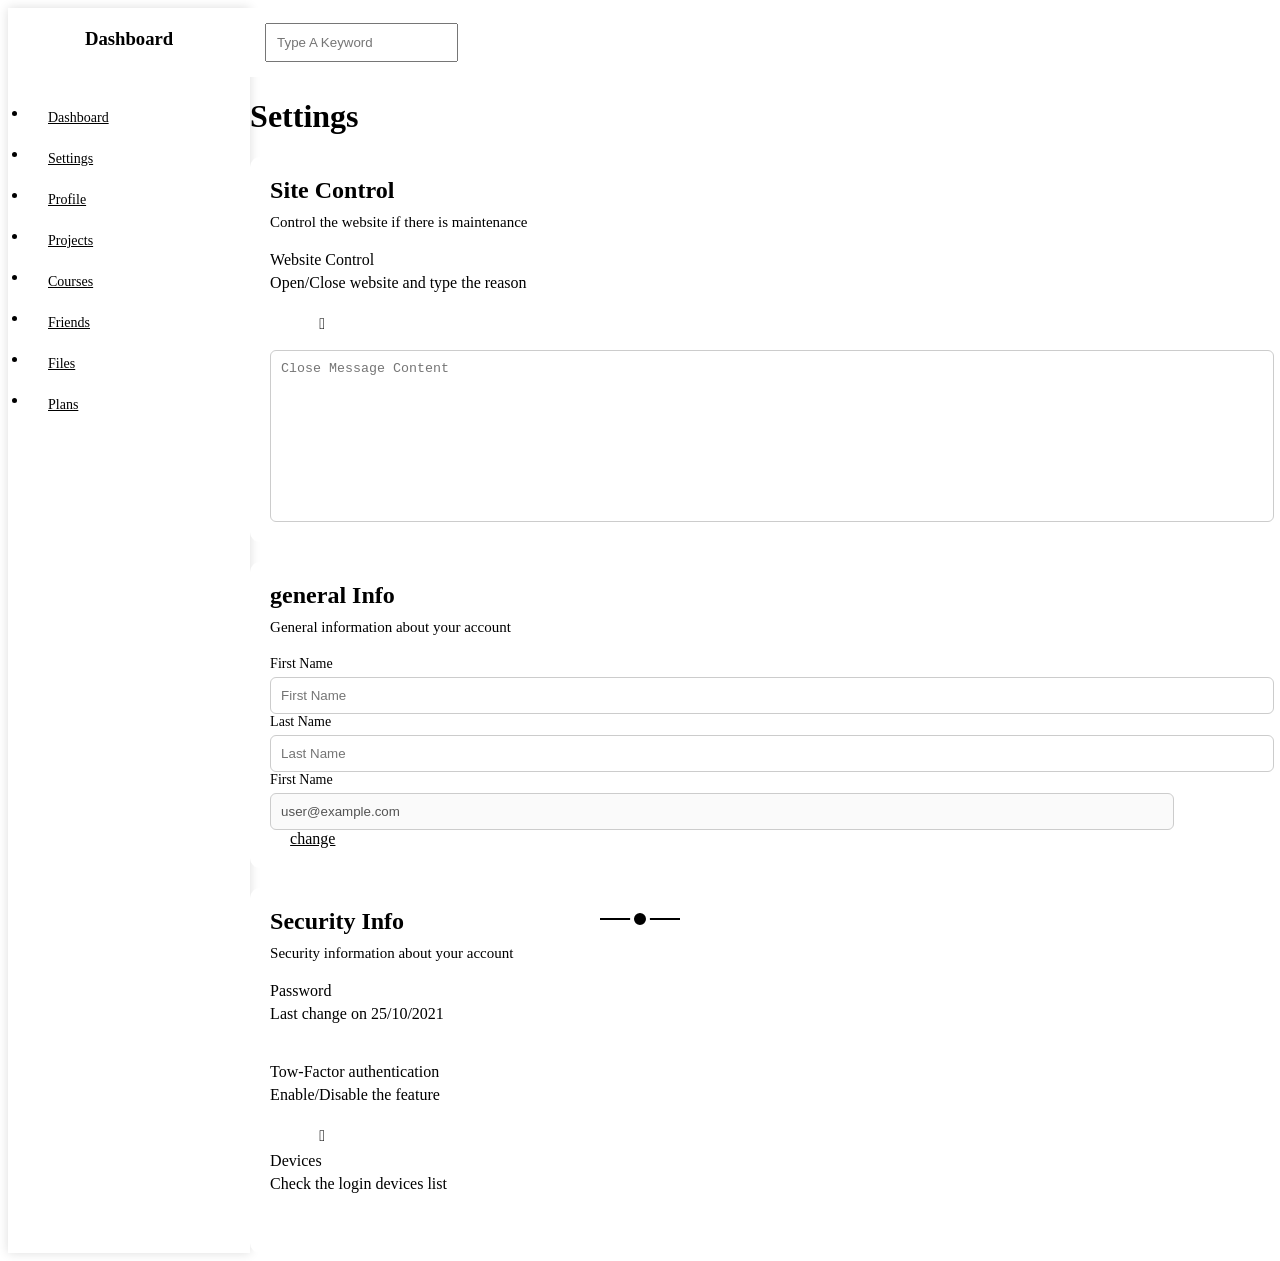
==== pages/settings.html @ a0017c5f "general info and security info" ====
<!DOCTYPE html>
<html lang="en">
<head>
    <meta charset="UTF-8">
    <meta name="viewport" content="width=device-width, initial-scale=1.0">
    <title>Dashboard | T4</title>
    <!-- Font Awesome Library -->
    <link rel="stylesheet" href="../style/all.min.css">

    <!-- Main Template CSS File -->
    <link rel="stylesheet" href="../style/main.css">

    <!-- Framework CSS Files -->
    <link rel="stylesheet" href="../style/framework/box.css">
    <link rel="stylesheet" href="../style/framework/padding-and-margin.css">
    <link rel="stylesheet" href="../style/framework/color.css">
    <link rel="stylesheet" href="../style/framework/position.css">
    <link rel="stylesheet" href="../style/framework/font.css">
    <link rel="stylesheet" href="../style/framework/list.css">
    <link rel="stylesheet" href="../style/framework/border.css">
    
    <!-- Components CSS Files -->
    <link rel="stylesheet" href="../style/components/between-flex.css">
    <link rel="stylesheet" href="../style/components/center-flex.css">
    <link rel="stylesheet" href="../style/components/heading.css">
    <link rel="stylesheet" href="../style/components/wrapper.css">
    <link rel="stylesheet" href="../style/components/btn-shape.css">
    <link rel="stylesheet" href="../style/components/widget.css">
    <link rel="stylesheet" href="../style/components/label.css">
    <link rel="stylesheet" href="../style/components/toggle.css">
    
    <!-- Sections CSS Files -->
    <link rel="stylesheet" href="../style/sections/sidebar.css">
    <link rel="stylesheet" href="../style/sections/content.css">
    <link rel="stylesheet" href="../style/sections/settings/control.css">
    <link rel="stylesheet" href="../style/sections/settings/general-info.css">

    <!-- Google Fonts -->
    <link rel="preconnect" href="https://fonts.googleapis.com">
    <link rel="preconnect" href="https://fonts.gstatic.com" crossorigin>
    <link href="https://fonts.googleapis.com/css2?family=Cairo:wght@200..1000&family=Open+Sans:ital,wght@0,300..800;1,300..800&family=Work+Sans:ital,wght@0,100..900;1,100..900&display=swap" rel="stylesheet">
</head>
<body>
    <div class="page d-flex">
        <div class="sidebar bg-white p-20 p-relative">
            <h3 class="p-relative txt-c mt-0">Dashboard</h3>
            <i class="fa-solid fa-angles-down fa-2x p-relative txt-c mt-0 d-none w-full logo"></i>
            <ul class="p-0 list-none">
                <li>
                    <a class="d-flex align-center fs-14 c-black rad-6 p-10 mb-5" href="../index.html">
                        <i class="fa-regular fa-chart-bar fa-fw"></i>
                        <span class="fs-14 ml-10 hide-mobile">Dashboard</span>
                    </a>
                </li>
                <li>
                    <a class="active d-flex align-center fs-14 c-black rad-6 p-10 mb-5" href="settings.html">
                        <i class="fa-solid fa-gear fa-fw"></i>
                        <span class="fs-14 ml-10 hide-mobile">Settings</span>
                    </a>
                </li>
                <li>
                    <a class="d-flex align-center fs-14 c-black rad-6 p-10 mb-5" href="profile.html">
                        <i class="fa-regular fa-user fa-fw"></i>
                        <span class="fs-14 ml-10 hide-mobile">Profile</span>
                    </a>
                </li>
                <li>
                    <a class="d-flex align-center fs-14 c-black rad-6 p-10 mb-5" href="projects.html">
                        <i class="fa-solid fa-diagram-project fa-fw"></i>
                        <span class="fs-14 ml-10 hide-mobile">Projects</span>
                    </a>
                </li>
                <li>
                    <a class="d-flex align-center fs-14 c-black rad-6 p-10 mb-5" href="courses.html">
                        <i class="fa-solid fa-graduation-cap fa-fw"></i>
                        <span class="fs-14 ml-10 hide-mobile">Courses</span>
                    </a>
                </li>
                <li>
                    <a class="d-flex align-center fs-14 c-black rad-6 p-10 mb-5" href="friends.html">
                        <i class="fa-solid fa-user-group fa-fw"></i>
                        <span class="fs-14 ml-10 hide-mobile">Friends</span>
                    </a>
                </li>
                <li>
                    <a class="d-flex align-center fs-14 c-black rad-6 p-10 mb-5" href="files.html">
                        <i class="fa-regular fa-file fa-fw"></i>
                        <span class="fs-14 ml-10 hide-mobile">Files</span>
                    </a>
                </li>
                <li>
                    <a class="d-flex align-center fs-14 c-black rad-6 p-10 mb-5" href="plans.html">
                        <i class="fa-regular fa-credit-card fa-fw"></i>
                        <span class="fs-14 ml-10 hide-mobile">Plans</span>
                    </a>
                </li>
            </ul>
        </div>
        <div class="content w-full">
            <!-- Start Head -->
            <div class="head bg-white p-15 between-flex">
                <div class="search p-relative">
                    <input class="p-10" type="search" placeholder="Type A Keyword">
                </div>
                <div class="icons d-flex align-center">
                    <span class="notification p-relative"><i class="fa-regular fa-bell fa-lg"></i></span>
                    <img src="../images/user.webp" alt="">
                </div>
            </div>
            <!-- End Head -->
            <h1 class="p-relative">Settings</h1>
            <div class="wrapper d-grid gap-20 gap-10-mobile">
                <!-- Start Site control -->
                <div class="widget site-control">
                    <h2 class="mt-0 mb-10">Site Control</h2>
                    <p class="mt-0 mb-20 c-grey fs-15">Control the website if there is maintenance</p>
                    <div class="mb-15 between-flex">
                        <div>
                            <span>Website Control</span>
                            <p class="c-grey mt-5 mb-0 fs-13">Open/Close website and type the reason</p>
                        </div>
                        <div>
                            <label class="toggle">
                                <input type="checkbox" checked class="toggle-checkbox">
                                <div class="toggle-switch"></div>
                            </label>
                        </div>
                    </div>
                    <textarea class="close-message b-none border-ccc p-10 mt-10 rad-6 d-block w-full" placeholder="Close Message Content"></textarea>
                </div>
                <!-- End Site control -->
                <!-- Start General Info -->
                <div class="widget general-info">
                    <h2 class="mt-0 mb-10">general Info</h2>
                    <p class="mt-0 mb-20 c-grey fs-15">General information about your account</p>
                    <div class="mb-15">
                        <label for="first-name" class="fs-14 c-grey d-block mb-5">First Name</label>
                        <input type="text" class="b-none border-ccc p-10 rad-6 d-block w-full" id="first-name" placeholder="First Name">
                    </div>
                    <div class="mb-15">
                        <label for="last-name" class="fs-14 c-grey d-block mb-5">Last Name</label>
                        <input type="text" class="b-none border-ccc p-10 rad-6 d-block w-full" id="last-name" placeholder="Last Name">
                    </div>
                    <div>
                        <label for="email" class="fs-14 c-grey d-block mb-5">First Name</label>
                        <input type="email" class="email b-none border-ccc p-10 rad-6 d-block w-full" id="email" placeholder="Email" value="user@example.com" disabled>
                        <a href="#" class="rad-6 m-10">change</a>
                    </div>
                </div>
                <!-- End General Info -->
                <!-- Start Security Info -->
                <div class="widget security-info">
                    <h2 class="mt-0 mb-10">Security Info</h2>
                    <p class="mt-0 mb-20 c-grey fs-15">Security information about your account</p>
                    <div class="sec-box mb-15 between-flex">
                        <div>
                            <span>Password</span>
                            <p class="c-grey mt-5 mb-0 fs-13">Last change on 25/10/2021</p>
                        </div>
                        <a href="#" class="d-block fs-14 bg-blue c-white w-fit btn-shape">Change</a>
                    </div>
                    <div class="sec-box mb-15 between-flex">
                        <div>
                            <span>Tow-Factor authentication</span>
                            <p class="c-grey mt-5 mb-0 fs-13">Enable/Disable the feature</p>
                        </div>
                        <label class="toggle">
                            <input type="checkbox" checked class="toggle-checkbox">
                            <div class="toggle-switch"></div>
                        </label>
                    </div>
                    <div class="sec-box mb-15 between-flex">
                        <div>
                            <span>Devices</span>
                            <p class="c-grey mt-5 mb-0 fs-13">Check the login devices list</p>
                        </div>
                        <a href="#" class="d-block fs-14 bg-blue c-white w-fit btn-shape">Devices</a>
                    </div>
                </div>
                <!-- End Security Info -->
            </div>
        </div>
    </div>
</body>
</html>
---- style/framework/box.css ----
.d-flex {
    display: flex;
}

.d-grid {
    display: grid;
}

.d-block {
    display: block;
}

.d-none {
    display: none;
}

.gap-20 {
    gap: 20px;
}

.align-center {
    align-items: center;
}

.space-between {
    justify-content: space-between;
}

.w-full {
    width: 100%;
}

.w-fit {
    width: fit-content;
}

.h-full {
    height: 100%;
}

.f-wrap {
    flex-wrap: wrap;
}

@media (max-width: 767px) {
    .hide-mobile {
        display: none;
    }

    .block-mobile {
        display: block;
    }

    .gap-10-mobile {
        gap: 10px;
    }
}
---- style/framework/padding-and-margin.css ----
.p-0 {
    padding: 0;
}

.p-10 {
    padding: 10px;
}

.p-15 {
    padding: 15px;
}

.p-20 {
    padding: 20px;
}

.pt-10 {
    padding-top: 10px;
}

.pt-15 {
    padding-top: 15px;
}

.pt-20 {
    padding-top: 20px;
}

.pr-10 {
    padding-right: 10px;
}

.pb-10 {
    padding-bottom: 10px;
}

.pb-15 {
    padding-bottom: 15px;
}

.pb-20 {
    padding-bottom: 20px;
}

.pl-10 {
    padding-left: 10px;
}

.pl-15 {
    padding-left: 15px;
}

.pl-20 {
    padding-left: 20px;
}

.m-0 {
    margin: 0;
}

.m-10 {
    margin: 10px;
}

.m-20 {
    margin: 20px;
}

.mt-0 {
    margin-top: 0;
}

.mt-5 {
    margin-top: 5px;
}

.mt-10 {
    margin-top: 10px;
}

.mt-15 {
    margin-top: 15px;
}

.mt-20 {
    margin-top: 20px;
}

.mt-25 {
    margin-top: 25px;
}

.mr-5 {
    margin-right: 5px;
}

.mr-10 {
    margin-right: 10px;
}

.mr-15 {
    margin-right: 15px;
}

.mb-5 {
    margin-bottom: 5px;
}

.mb-10 {
    margin-bottom: 10px;
}

.mb-115 {
    margin-bottom: 115px;
}

.mb-20 {
    margin-bottom: 20px;
}

.ml-10 {
    margin-left: 10px;
}
---- style/framework/color.css ----
.bg-white {
    background-color: white !important;
}

.bg-eee {
    background-color: #eee !important;
}

.bg-orange {
    background-color: var(--orange-color) !important;
}

.bg-green {
    background-color: var(--green-color) !important;
}

.bg-blue {
    background-color: var(--blue-color) !important;
}

.bg-red {
    background-color: var(--red-color) !important;
}

.c-black {
    color: black !important;
}

.c-grey {
    color: var(--grey-color) !important;
}

.c-orange {
    color: var(--orange-color) !important;
}

.c-green {
    color: var(--green-color) !important;
}

.c-blue {
    color: var(--blue-color) !important;
}

.c-red {
    color: var(--red-color) !important;
}

.c-white {
    color: white !important;
}
---- style/framework/font.css ----
.txt-c {
    text-align: center;
}

.fs-14 {
    font-size: 14px;
}


.fs-15 {
    font-size: 15px;
}

@media (max-width: 767px) {
    .txt-c-mobile {
        text-align: center;
    }
}
---- style/framework/border.css ----
.rad-6 {
    border-radius: 6px;
}

.rad-10 {
    border-radius: 10px;
}

.rad-half {
    border-radius: 50%;
}

.b-none {
    border: none;
}

.border-ccc {
    border: 1px solid #CCC;
}
---- style/components/btn-shape.css ----
.btn-shape {
    padding: 4px 10px;
    border-radius: 6px;
    transition: var(--transition-duration);
    cursor: pointer;
}

.btn-shape:hover {
    transform: translateY(-1px);
    background-color: var(--blue-alt-color);
}
---- style/components/widget.css ----
.widget {
    background-color: white;
    border-radius: 10px;
    padding: 20px;
}

/* @media (max-width: 767px) {
    .widget {
        text-align: center;
    }
} */
---- style/components/toggle.css ----
.toggle .toggle-checkbox {
    -webkit-appearance: none;
    appearance: none;
    display: none;
}

.toggle .toggle-switch {
    background-color: #CCC;
    width: 68px;
    height: 32px;
    border-radius: 16px;
    position: relative;
    transition: var(--transition-duration);
    cursor: pointer;
}

.toggle .toggle-switch::before {
    font-family: var(--fa-style-family-classic);
    content: "\f00d";
    font-weight: 900;
    background-color: white;
    width: 24px;
    height: 24px;
    position: absolute;
    border-radius: 50%;
    top: 4px;
    left: 4px;
    display: flex;
    justify-content: center;
    align-items: center;
    color: #AAA;
    transition: var(--transition-duration);
}

.toggle .toggle-checkbox:checked + .toggle-switch {
    background-color: var(--blue-color);
}

.toggle .toggle-checkbox:checked + .toggle-switch::before {
    left: 40px;
    color: var(--blue-color);
    content: "\f00c";
}
---- style/sections/sidebar.css ----
.sidebar {
    width: 250px;
    box-shadow: 0 0 10px #DDD;
}

.sidebar > h3 {
    margin-bottom: 50px;
}


.sidebar .logo {
    margin-bottom: 10px;
}

.sidebar > h3::before {
    content: "";
    width: 80px;
    height: 2px;
    bottom: -20px;
}

.sidebar > h3::after {
    content: "";
    bottom: -29px;
    width: 12px;
    height: 12px;
    border-radius: 50%;
    border: 4px solid white;
}

.sidebar > h3::before, .sidebar > h3::after {
    content: "";
    background-color: black;
    transform: translateX(-50%);
    position: absolute;
    left: 50%;
}

.sidebar ul li a {
    transition: var(--transition-duration);
}

.sidebar ul li a:hover {
    transform: translateX(2px);
}

.sidebar ul li a:hover, .sidebar ul li a .active {
    background-color: #F6F6F6;
}

@media (max-width: 767px) {
    .sidebar {
        width: 58px;
        padding: 10px;
    }

    .sidebar > h3 {
        /* font-size: 13px;
        margin-bottom: 15px; */
        display: none;
    }
    
    .sidebar > h3::before, .sidebar > h3::after {
        display: none;
    }

    .sidebar ul li a span {
        display: none;
    }

    .sidebar .logo {
        display: block;
    }
}
---- style/sections/settings/control.css ----
.site-control .close-message {
    resize: none;
    min-height: 150px;
}
---- style/sections/settings/general-info.css ----
.general-info .email {
    display: inline-block;
    width: calc(100% - 100px);
}

.general-info a {
    border: 1px solid var(--blue-color);
    color: var(--blue-color);
    padding-top: 5px;
    padding-bottom: 5px;
    padding-left: 10px;
    padding-right: 10px;
    transition: var(--transition-duration);
}

.general-info a:hover {
    background-color: var(--blue-color);
    color: white;
}
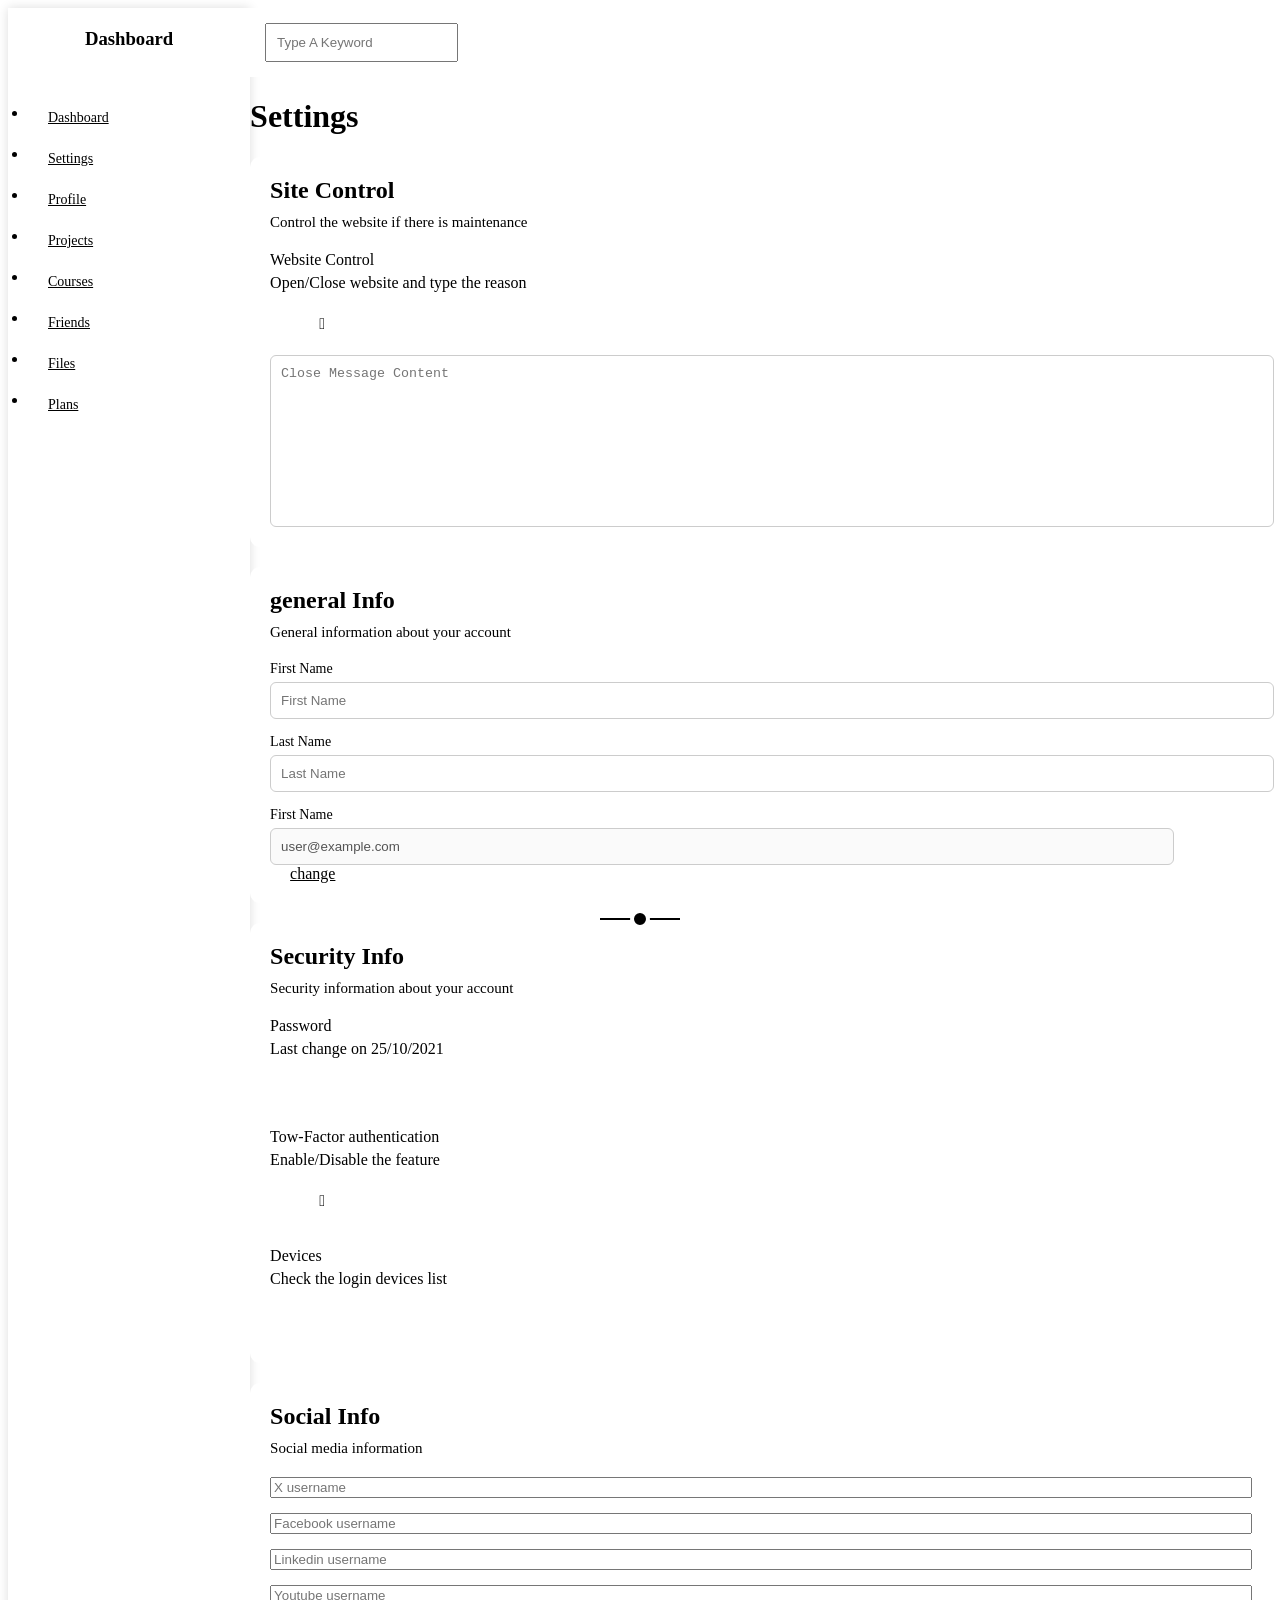
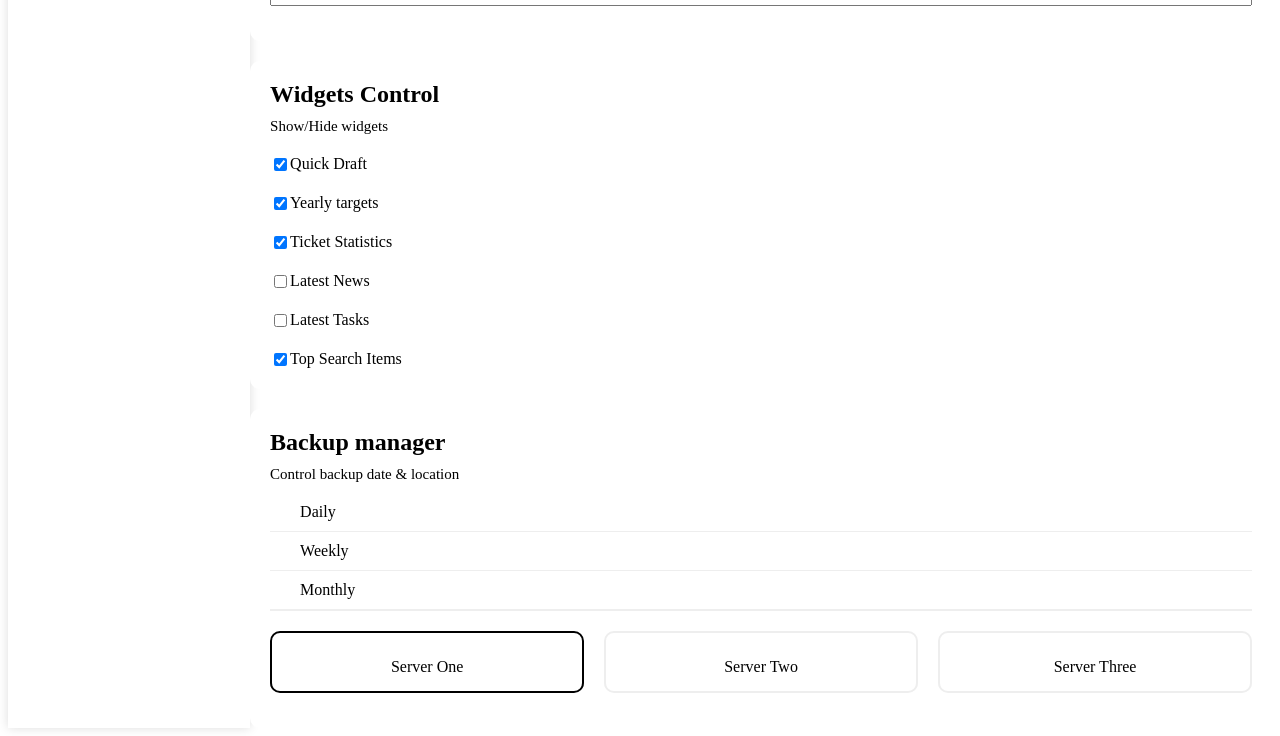
==== commit fc3ec3be: "Backup Control" ====
--- a/pages/settings.html
+++ b/pages/settings.html
@@ -28,12 +28,17 @@
     <link rel="stylesheet" href="../style/components/widget.css">
     <link rel="stylesheet" href="../style/components/label.css">
     <link rel="stylesheet" href="../style/components/toggle.css">
+    <link rel="stylesheet" href="../style/components/custom-checkbox.css">
+    <link rel="stylesheet" href="../style/components/custom-radio-btn.css">
     
     <!-- Sections CSS Files -->
     <link rel="stylesheet" href="../style/sections/sidebar.css">
     <link rel="stylesheet" href="../style/sections/content.css">
     <link rel="stylesheet" href="../style/sections/settings/control.css">
     <link rel="stylesheet" href="../style/sections/settings/general-info.css">
+    <link rel="stylesheet" href="../style/sections/settings/security-info.css">
+    <link rel="stylesheet" href="../style/sections/settings/social-info.css">
+    <link rel="stylesheet" href="../style/sections/settings/backup-control.css">
 
     <!-- Google Fonts -->
     <link rel="preconnect" href="https://fonts.googleapis.com">
@@ -152,14 +157,14 @@
                 <div class="widget security-info">
                     <h2 class="mt-0 mb-10">Security Info</h2>
                     <p class="mt-0 mb-20 c-grey fs-15">Security information about your account</p>
-                    <div class="sec-box mb-15 between-flex">
+                    <div class="sec-box mb-15 pb-15 between-flex">
                         <div>
                             <span>Password</span>
                             <p class="c-grey mt-5 mb-0 fs-13">Last change on 25/10/2021</p>
                         </div>
                         <a href="#" class="d-block fs-14 bg-blue c-white w-fit btn-shape">Change</a>
                     </div>
-                    <div class="sec-box mb-15 between-flex">
+                    <div class="sec-box mb-15 pb-15 between-flex">
                         <div>
                             <span>Tow-Factor authentication</span>
                             <p class="c-grey mt-5 mb-0 fs-13">Enable/Disable the feature</p>
@@ -169,7 +174,7 @@
                             <div class="toggle-switch"></div>
                         </label>
                     </div>
-                    <div class="sec-box mb-15 between-flex">
+                    <div class="sec-box pb-15 between-flex">
                         <div>
                             <span>Devices</span>
                             <p class="c-grey mt-5 mb-0 fs-13">Check the login devices list</p>
@@ -178,6 +183,99 @@
                     </div>
                 </div>
                 <!-- End Security Info -->
+                <!-- Start Social Info -->
+                <div class="widget social-info">
+                    <h2 class="mt-0 mb-10">Social Info</h2>
+                    <p class="mt-0 mb-20 c-grey fs-15">Social media information</p>
+                    <div class="social-box d-flex align-center mb-15">
+                        <i class="fa-brands fa-x center-flex c-grey"></i>
+                        <input type="text" placeholder="X username" class="w-full">
+                    </div>
+                    <div class="social-box d-flex align-center mb-15">
+                        <i class="fa-brands fa-facebook-f center-flex c-grey"></i>
+                        <input type="text" placeholder="Facebook username" class="w-full">
+                    </div>
+                    <div class="social-box d-flex align-center mb-15">
+                        <i class="fa-brands fa-linkedin center-flex c-grey"></i>
+                        <input type="text" placeholder="Linkedin username" class="w-full">
+                    </div>
+                    <div class="social-box d-flex align-center mb-15">
+                        <i class="fa-brands fa-youtube center-flex c-grey"></i>
+                        <input type="text" placeholder="Youtube username" class="w-full">
+                    </div>
+                </div>
+                <!-- End Social Info -->
+                <!-- Start Widgets Control -->
+                <div class="widget widgets-control">
+                    <h2 class="mt-0 mb-10">Widgets Control</h2>
+                    <p class="mt-0 mb-20 c-grey fs-15">Show/Hide widgets</p>
+                    <div class="custom-checkbox d-flex align-center pb-10 ">
+                        <input type="checkbox" name="" id="one" checked>
+                        <label for="one">Quick Draft</label>
+                    </div>
+                    <div class="custom-checkbox d-flex align-center pb-10 pt-10">
+                        <input type="checkbox" name="" id="two" checked>
+                        <label for="two">Yearly targets</label>
+                    </div>
+                    <div class="custom-checkbox d-flex align-center pb-10 pt-10">
+                        <input type="checkbox" name="" id="three" checked>
+                        <label for="three">Ticket Statistics</label>
+                    </div>
+                    <div class="custom-checkbox d-flex align-center pb-10 pt-10">
+                        <input type="checkbox" name="" id="four">
+                        <label for="four">Latest News</label>
+                    </div>
+                    <div class="custom-checkbox d-flex align-center pb-10 pt-10">
+                        <input type="checkbox" name="" id="five">
+                        <label for="five">Latest Tasks</label>
+                    </div>
+                    <div class="custom-checkbox d-flex align-center pt-10">
+                        <input type="checkbox" name="" id="six" checked>
+                        <label for="six">Top Search Items</label>
+                    </div>
+                </div>
+                <!-- End Widgets Control -->
+                <!-- Start Backup Control -->
+                <div class="widget backup-control">
+                    <h2 class="mt-0 mb-10">Backup manager</h2>
+                    <p class="mt-0 mb-20 c-grey fs-15">Control backup date & location</p>
+                    <div class="date d-flex align-center pb-10 custom-radio-btn">
+                        <input type="radio" name="time" id="daily" checked>
+                        <label for="daily">Daily</label>
+                    </div>
+                    <div class="date d-flex align-center pb-10 pt-10 custom-radio-btn">
+                        <input type="radio" name="time" id="weekly">
+                        <label for="weekly">Weekly</label>
+                    </div>
+                    <div class="date d-flex align-center pb-10 pt-10 custom-radio-btn">
+                        <input type="radio" name="time" id="monthly">
+                        <label for="monthly">Monthly</label>
+                    </div>
+                    <div class="servers d-flex align-center txt-c pt-20 gap-20">
+                        <input type="radio" name="servers" id="server-one" checked>
+                        <div class="server mb-15 rad-10 w-full">
+                            <label class="d-block m-15" for="server-one">
+                                <i class="fa-solid fa-server d-block mb-10"></i>
+                                Server One
+                            </label>
+                        </div>
+                        <input type="radio" name="servers" id="server-two">
+                        <div class="server mb-15 rad-10 w-full">
+                            <label class="d-block m-15" for="server-two">
+                                <i class="fa-solid fa-server d-block mb-10"></i>
+                                Server Two
+                            </label>
+                        </div>
+                        <input type="radio" name="servers" id="server-three">
+                        <div class="server mb-15 rad-10 w-full">
+                            <label class="d-block m-15" for="server-three">
+                                <i class="fa-solid fa-server d-block mb-10"></i>
+                                Server Three
+                            </label>
+                        </div>
+                    </div>
+                </div>
+                <!-- End Backup Control -->
             </div>
         </div>
     </div>
--- a/style/framework/padding-and-margin.css
+++ b/style/framework/padding-and-margin.css
@@ -62,6 +62,10 @@
     margin: 10px;
 }
 
+.m-15 {
+    margin: 15px;
+}
+
 .m-20 {
     margin: 20px;
 }
@@ -90,6 +94,10 @@
     margin-top: 25px;
 }
 
+.mr-0 {
+    margin-right: 0;
+}
+
 .mr-5 {
     margin-right: 5px;
 }
@@ -110,8 +118,8 @@
     margin-bottom: 10px;
 }
 
-.mb-115 {
-    margin-bottom: 115px;
+.mb-15 {
+    margin-bottom: 15px;
 }
 
 .mb-20 {
--- a/style/components/custom-radio-btn.css
+++ b/style/components/custom-radio-btn.css
@@ -0,0 +1,48 @@
+.custom-radio-btn:not(:last-of-type) {
+    border-bottom: 1px solid #EEE;
+}
+
+.custom-radio-btn input[type="radio"] {
+    -webkit-appearance: none;
+    appearance: none;
+    display: none;
+}
+
+.custom-radio-btn label {
+    padding-left: 30px;
+    cursor: pointer;
+    position: relative;
+}
+
+.custom-radio-btn label::before {
+    content: "";
+    position: absolute;
+    top: 50%;
+    left: 0;
+    margin-top: -11px;
+    width: 18px;
+    height: 18px;
+    border: 2px solid var(--grey-color);
+    border-radius: 50%;
+}
+
+.custom-radio-btn label::after {
+    content: "";
+    position: absolute;
+    left: 5px;
+    top: 50%;
+    width: 12px;
+    height: 12px;
+    background-color: var(--blue-color);
+    border-radius: 50%;
+    transition: var(--transition-duration);
+    transform: translateY(-50%) scale(0);
+}
+
+.custom-radio-btn input[type="radio"]:checked + label::before {
+    border-color: var(--blue-color);
+}
+
+.custom-radio-btn input[type="radio"]:checked + label::after {
+    transform: translateY(-50%) scale(1);
+}
--- a/style/sections/settings/backup-control.css
+++ b/style/sections/settings/backup-control.css
@@ -0,0 +1,42 @@
+.backup-control .servers input {
+    -webkit-appearance: none;
+    appearance: none;
+    display: none;
+}
+
+.backup-control .servers {
+    border-top: 1px solid #EEE;
+}
+
+.backup-control .servers .server {
+    border: 2px solid #EEE;
+    position: relative;
+}
+
+.backup-control .servers .server label {
+    display: flex;
+    flex-direction: column;
+    align-items: center;
+    justify-content: center;
+    text-align: center;
+}
+
+.backup-control .servers .server, .backup-control .servers .server label, .backup-control .servers .server label i {
+    cursor: pointer;
+    transition: var(--transition-duration);
+}
+
+.backup-control .servers input[type="radio"]:checked + .server {
+    color: var(--blue-color);
+    border-color: var(--blue-color);
+}
+
+.backup-control .servers input[type="radio"]:hover + .server {
+    border-color: var(--blue-color);
+}
+
+@media (max-width: 767px) {
+    .backup-control .servers {
+        flex-wrap: wrap;
+    }
+}
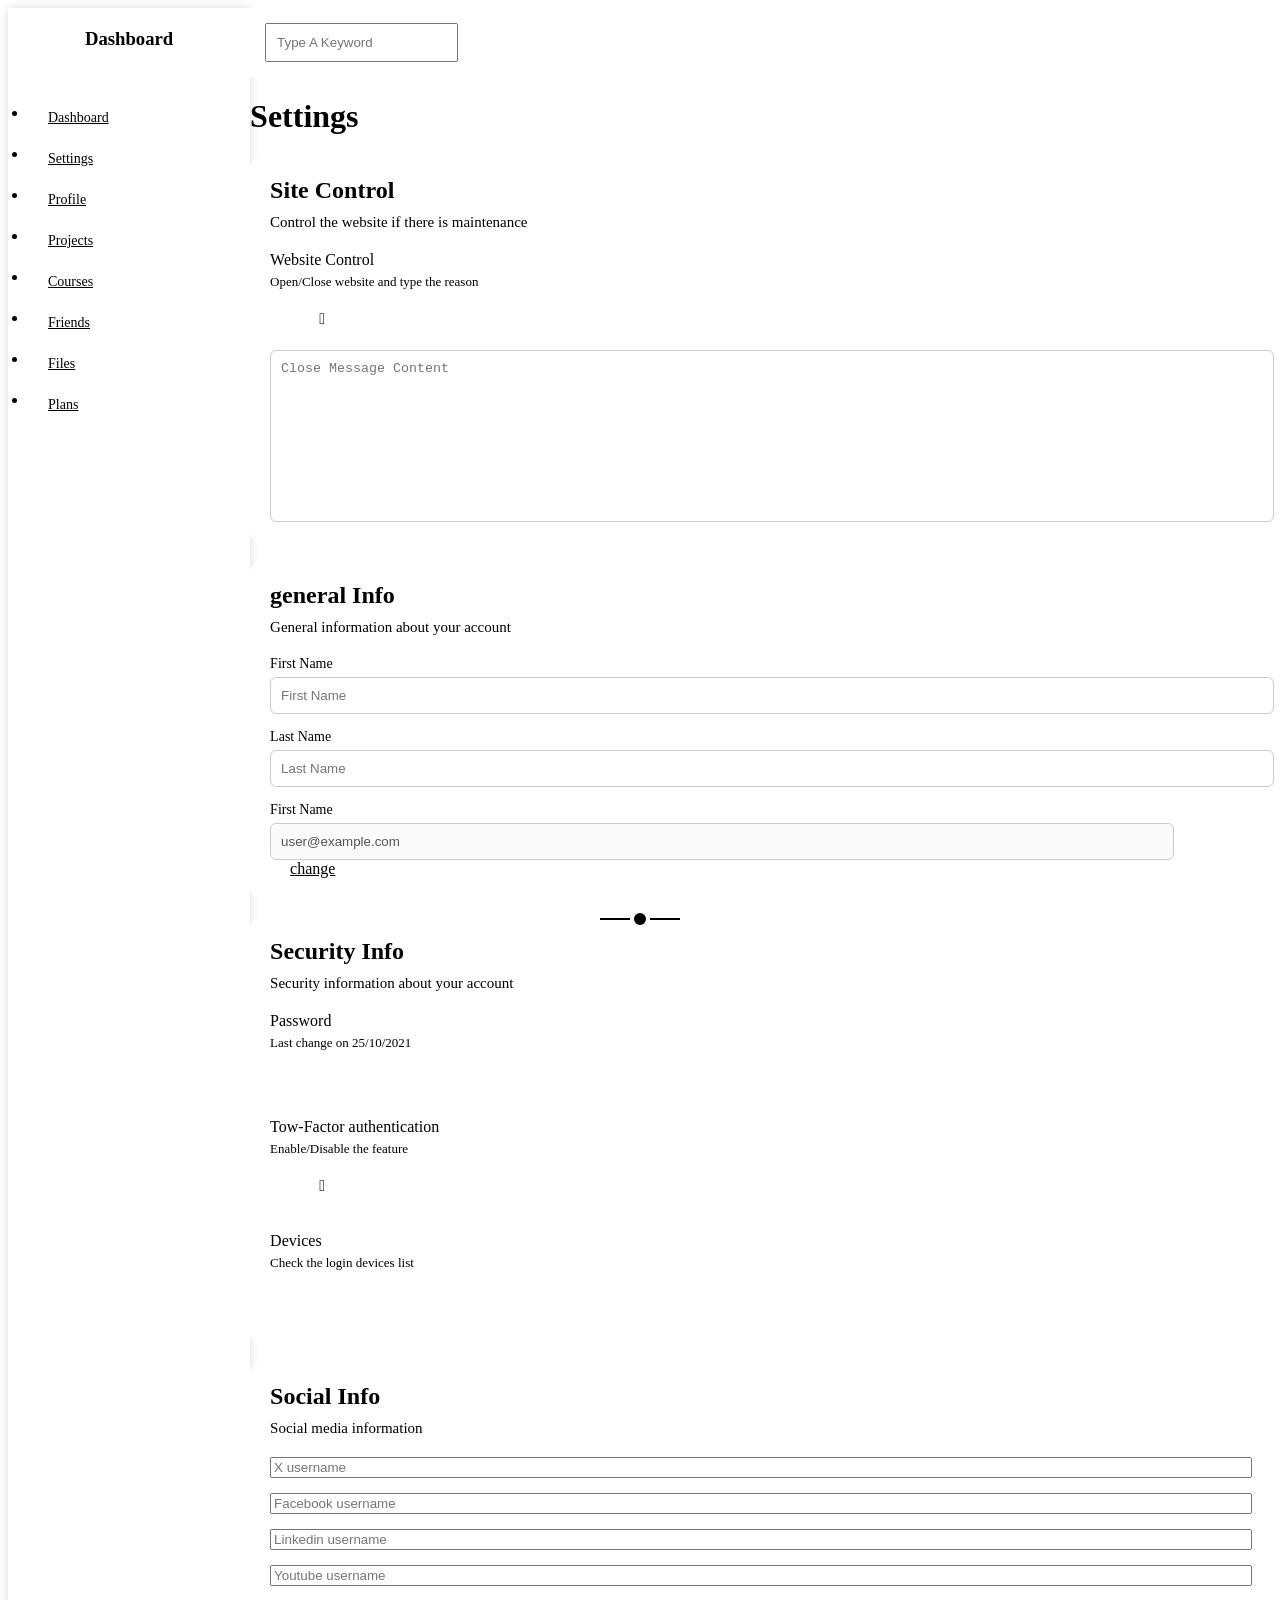
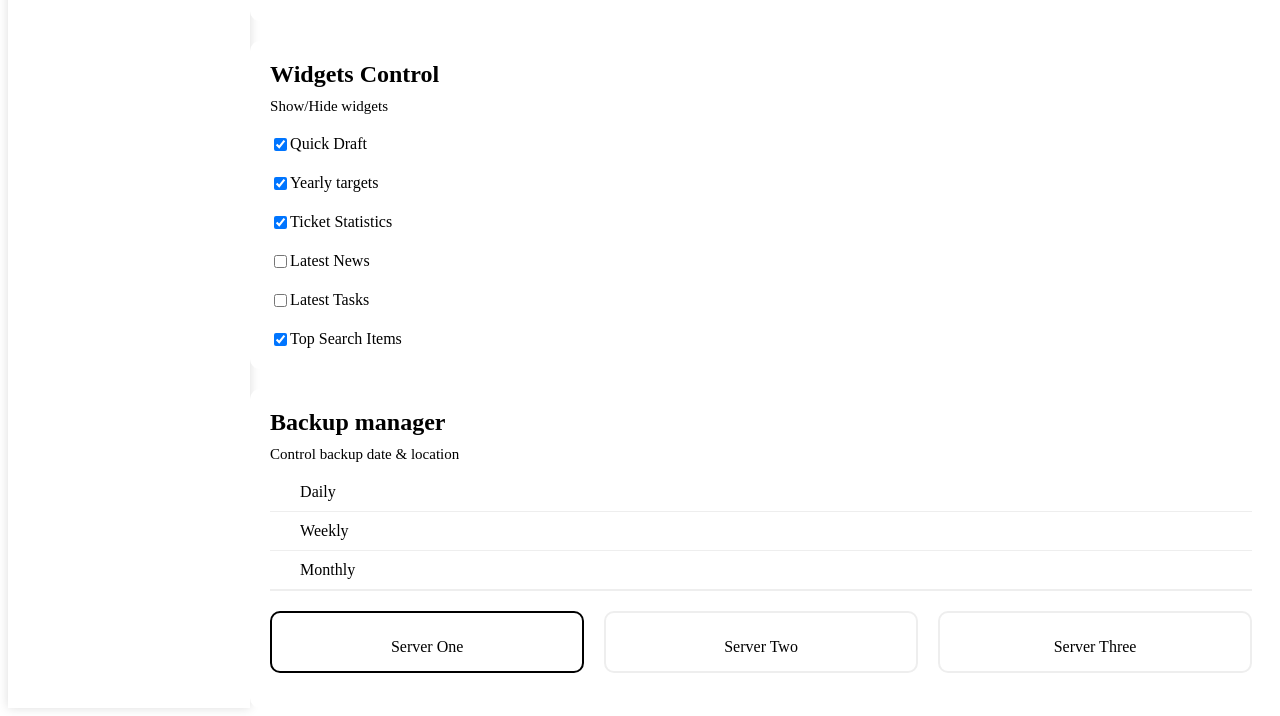
==== commit 3f4373c6: "profile page" ====
--- a/pages/settings.html
+++ b/pages/settings.html
@@ -3,7 +3,7 @@
 <head>
     <meta charset="UTF-8">
     <meta name="viewport" content="width=device-width, initial-scale=1.0">
-    <title>Dashboard | T4</title>
+    <title>Settings | T4</title>
     <!-- Font Awesome Library -->
     <link rel="stylesheet" href="../style/all.min.css">
 
--- a/style/framework/font.css
+++ b/style/framework/font.css
@@ -1,14 +1,33 @@
 .txt-c {
     text-align: center;
+}
+
+.fs-12 {
+    font-size: 12px;
+}
+
+.fs-13 {
+    font-size: 13px;
 }
 
 .fs-14 {
     font-size: 14px;
 }
 
-
 .fs-15 {
     font-size: 15px;
+}
+
+.fs-25 {
+    font-size: 25px;
+}
+
+.fw-bold {
+    font-weight: bold;
+}
+
+.fw-normal {
+    font-weight: normal;
 }
 
 @media (max-width: 767px) {
